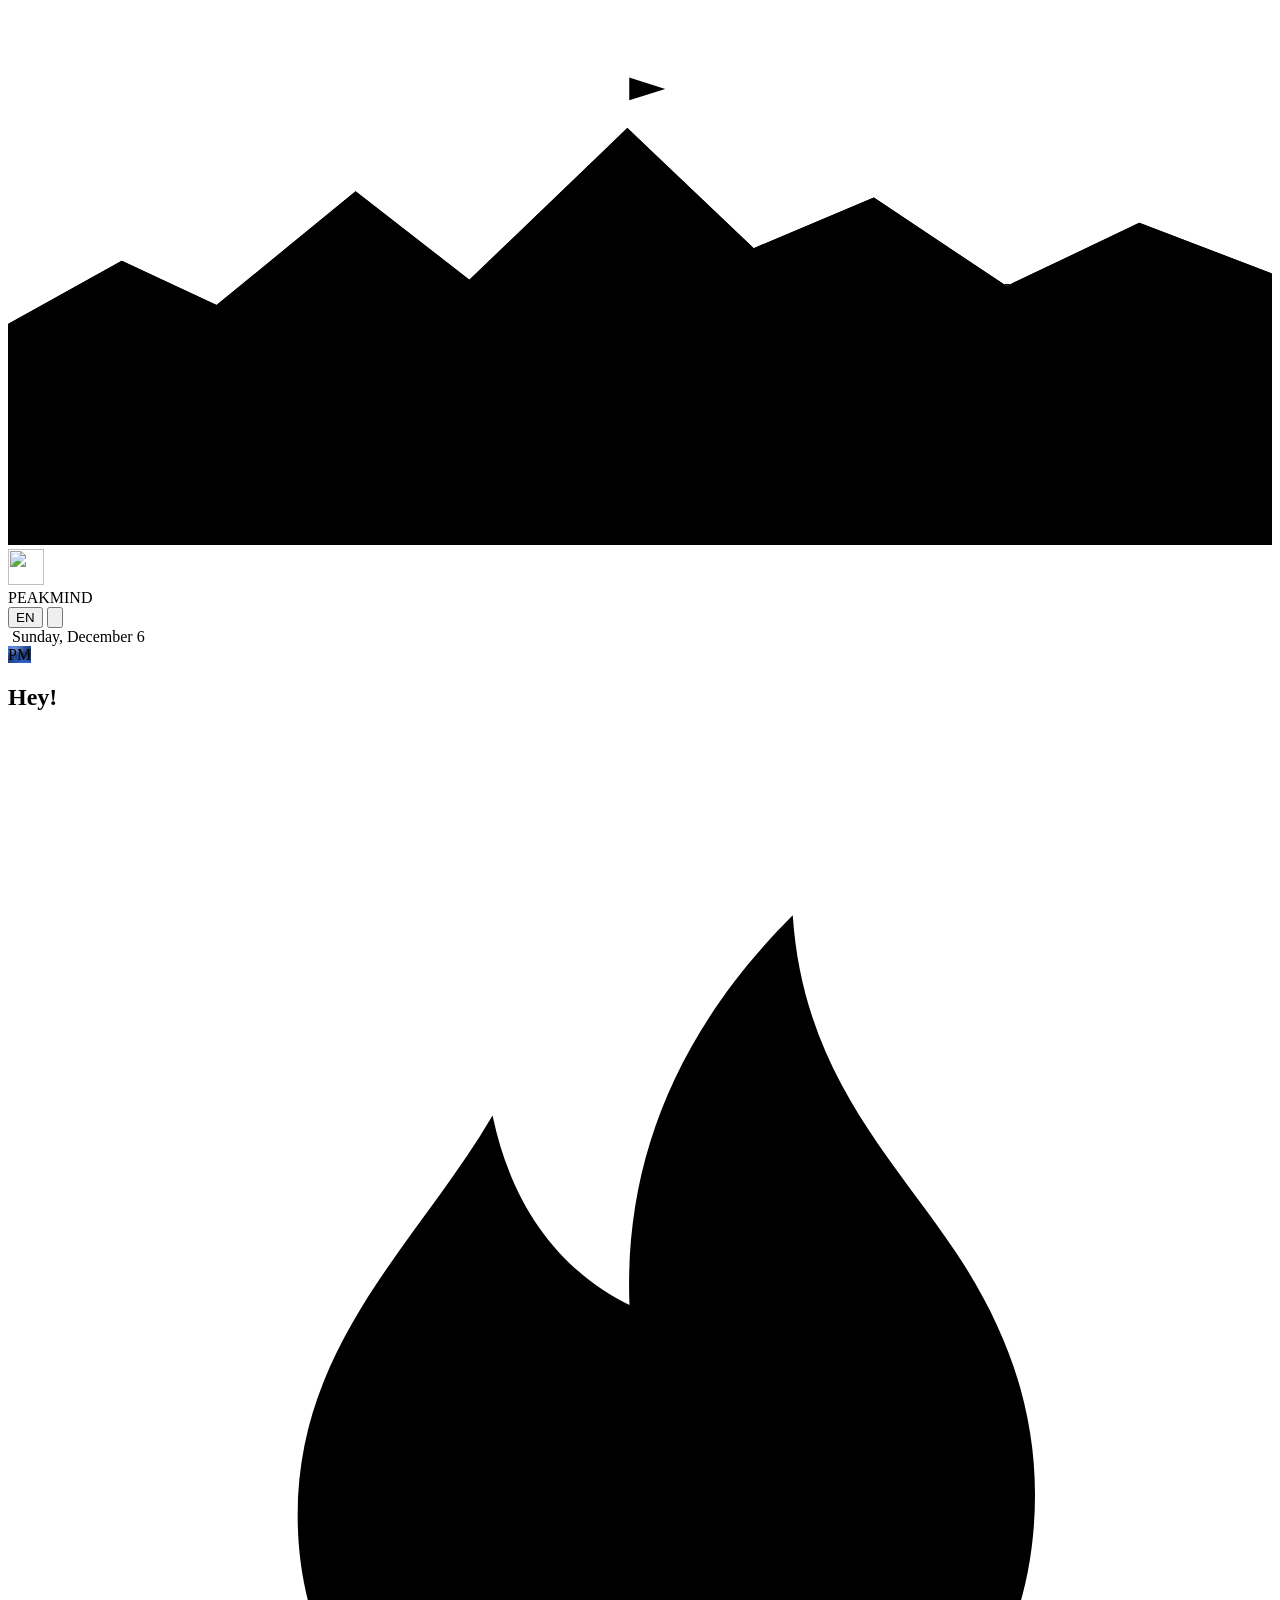
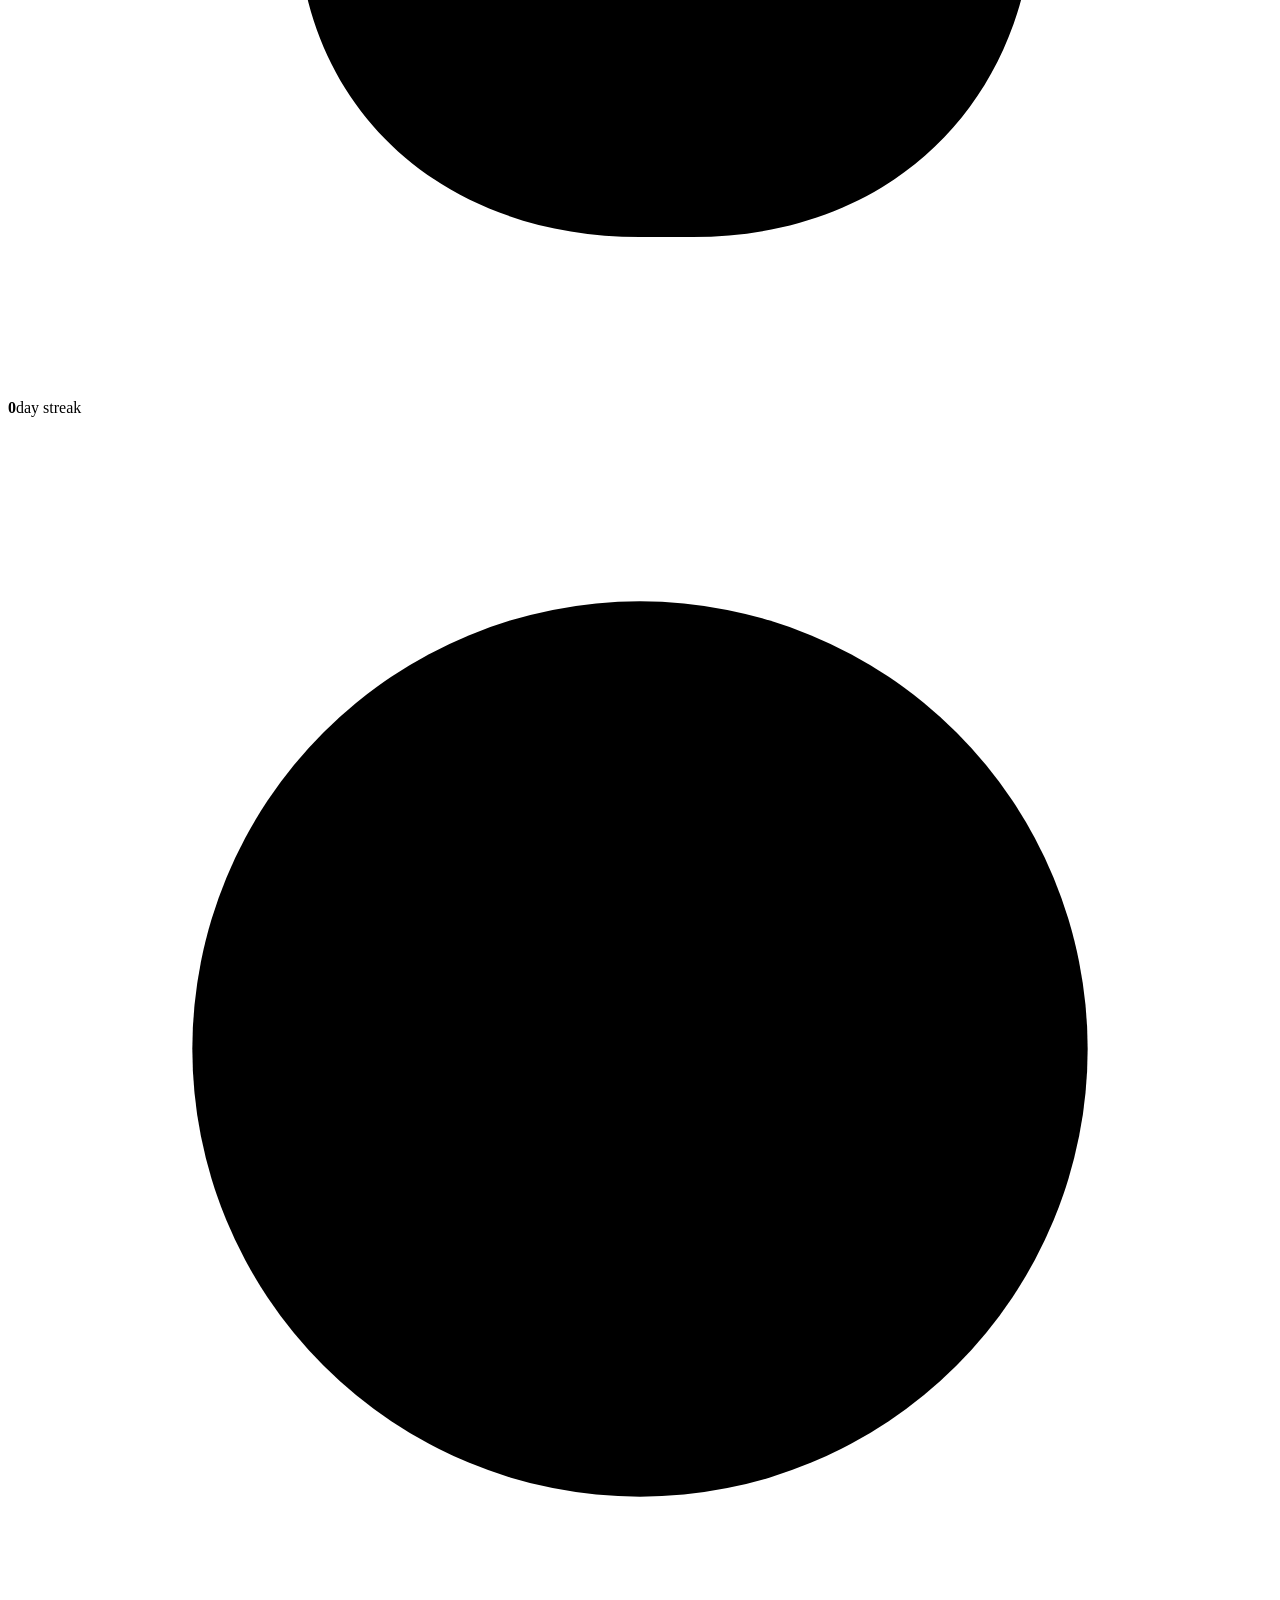
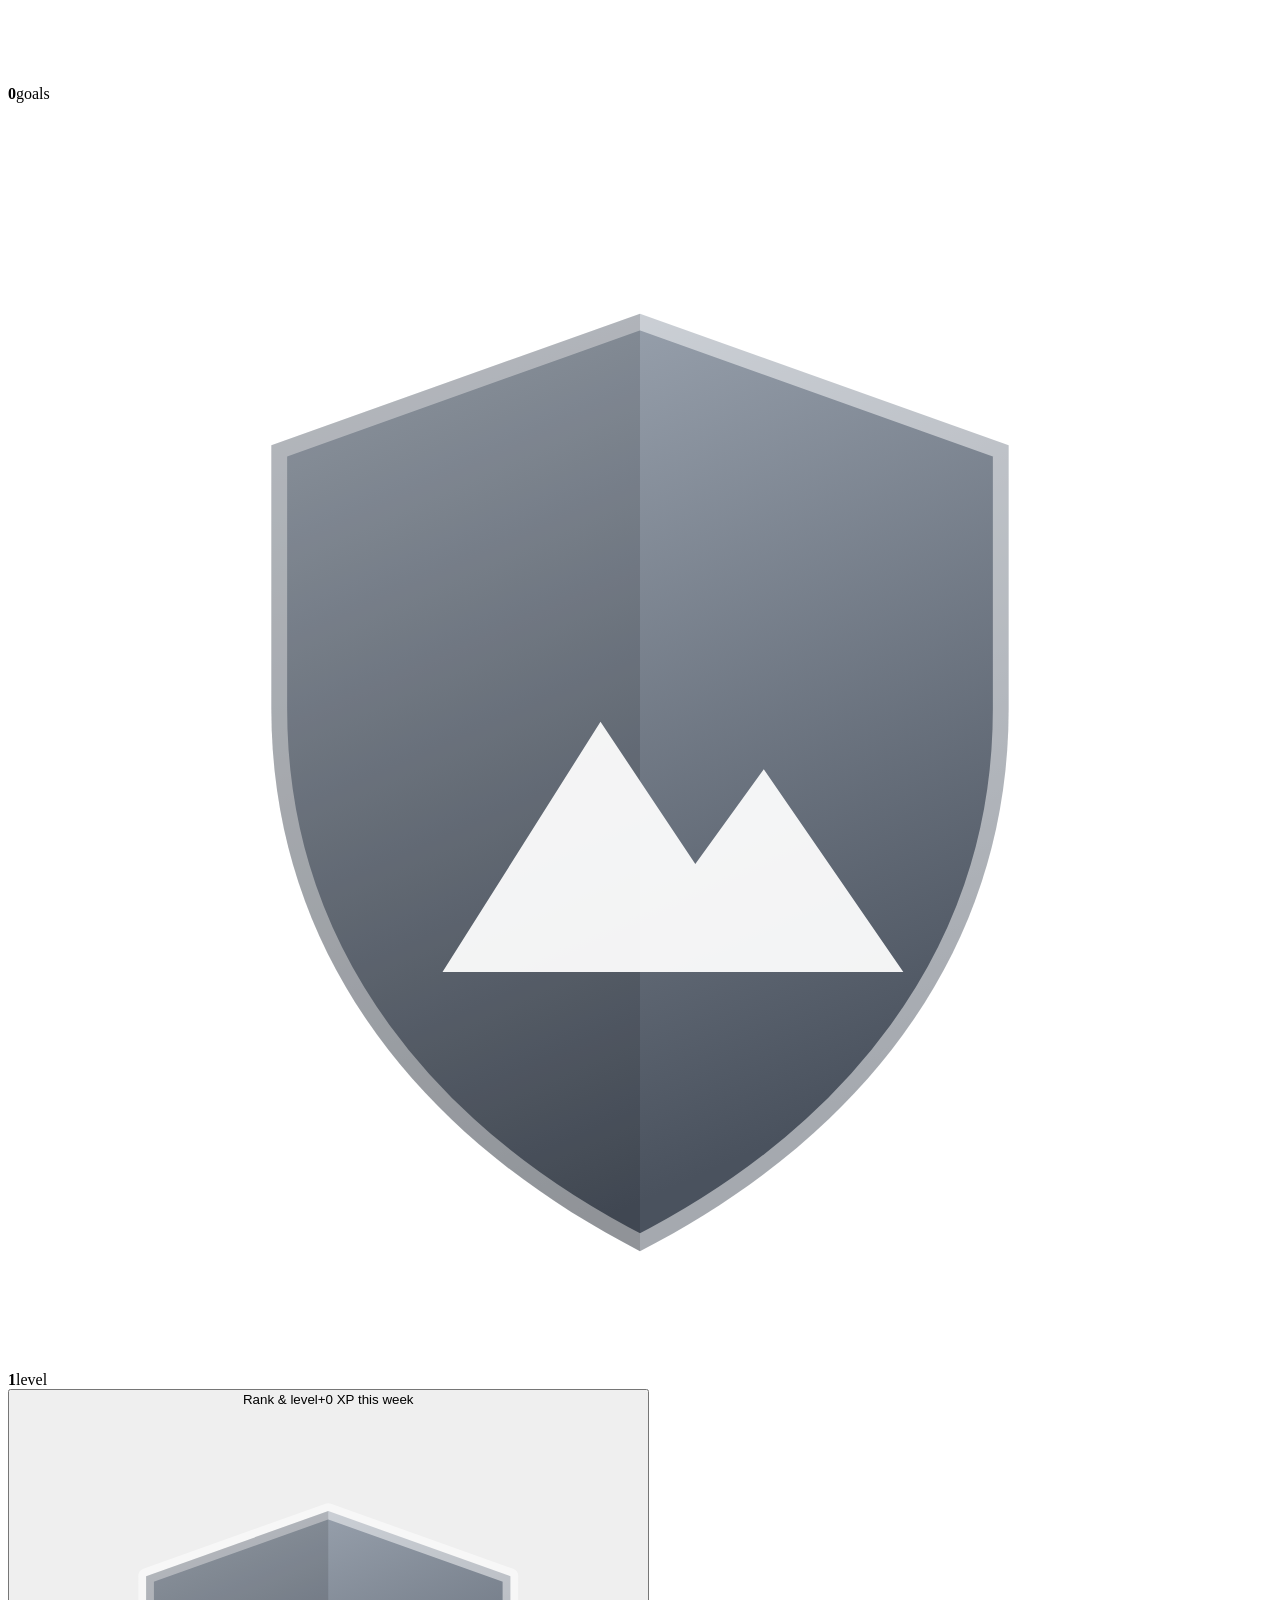
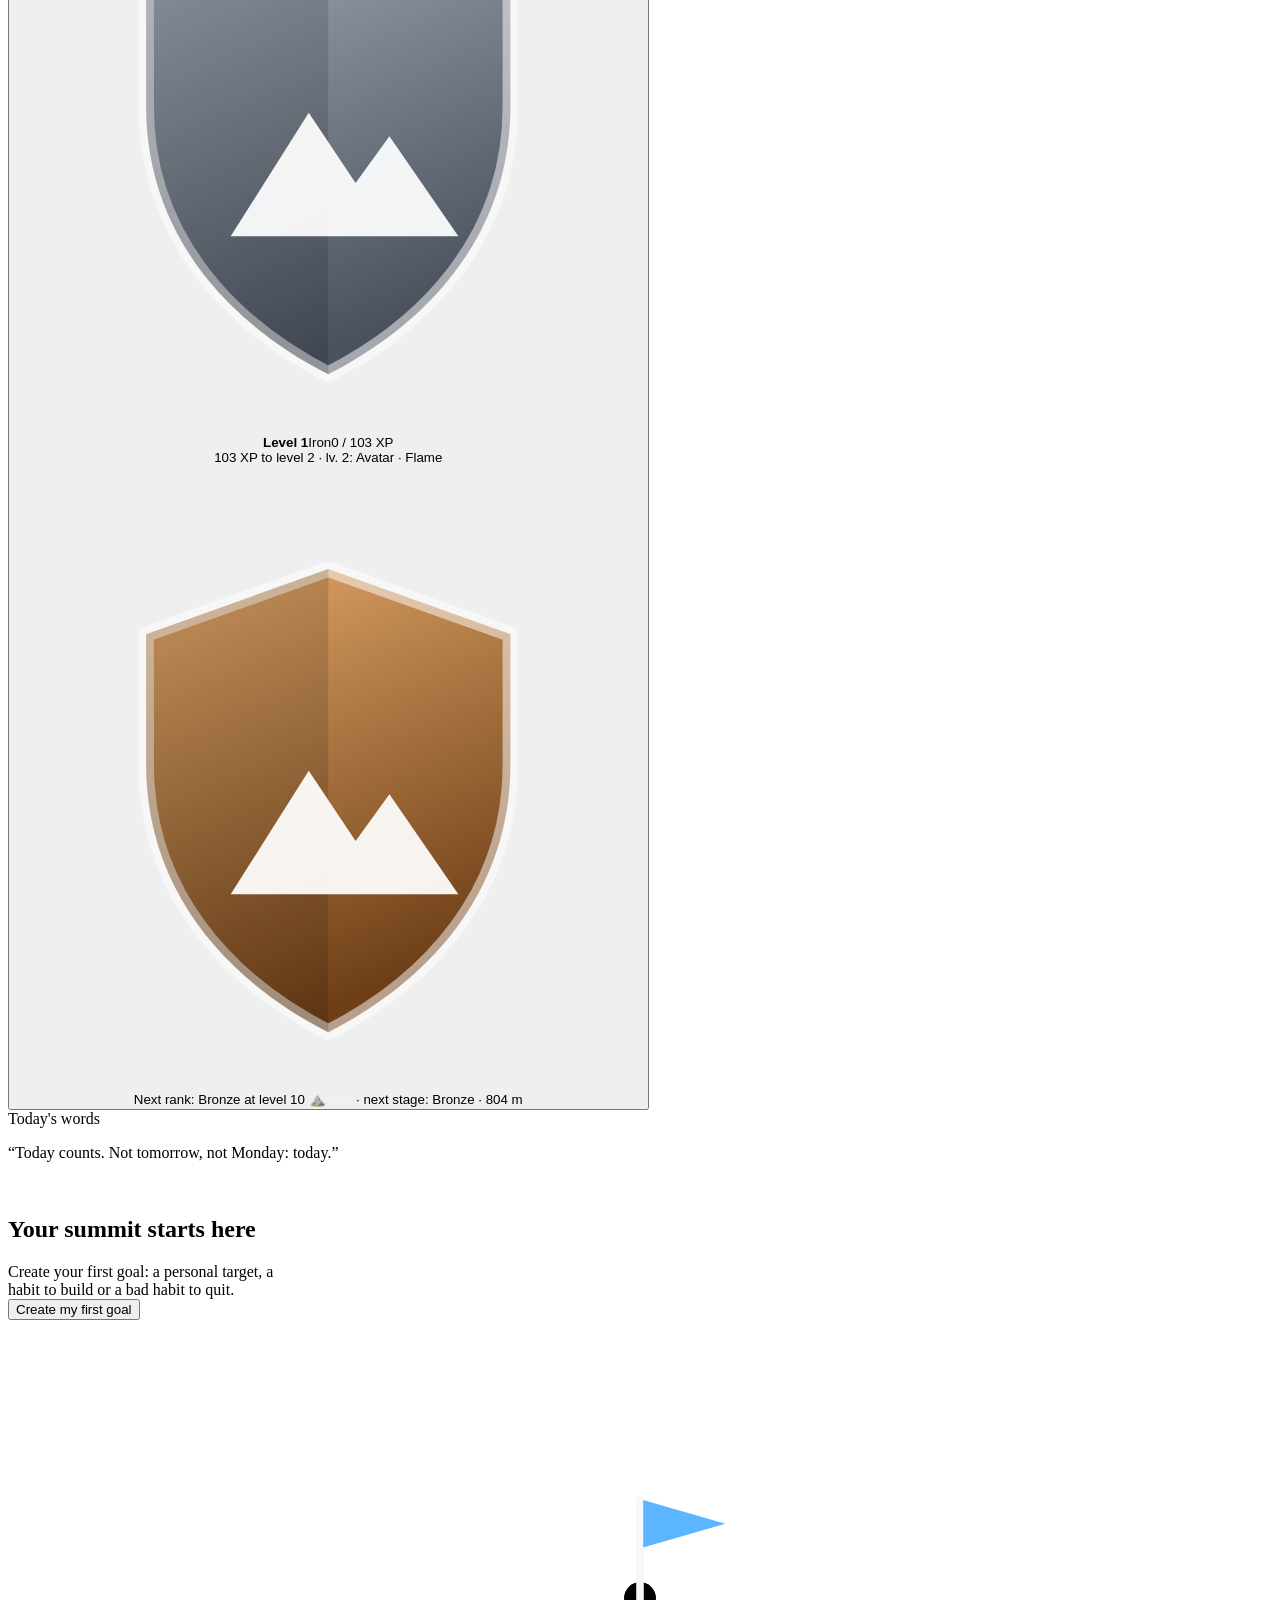
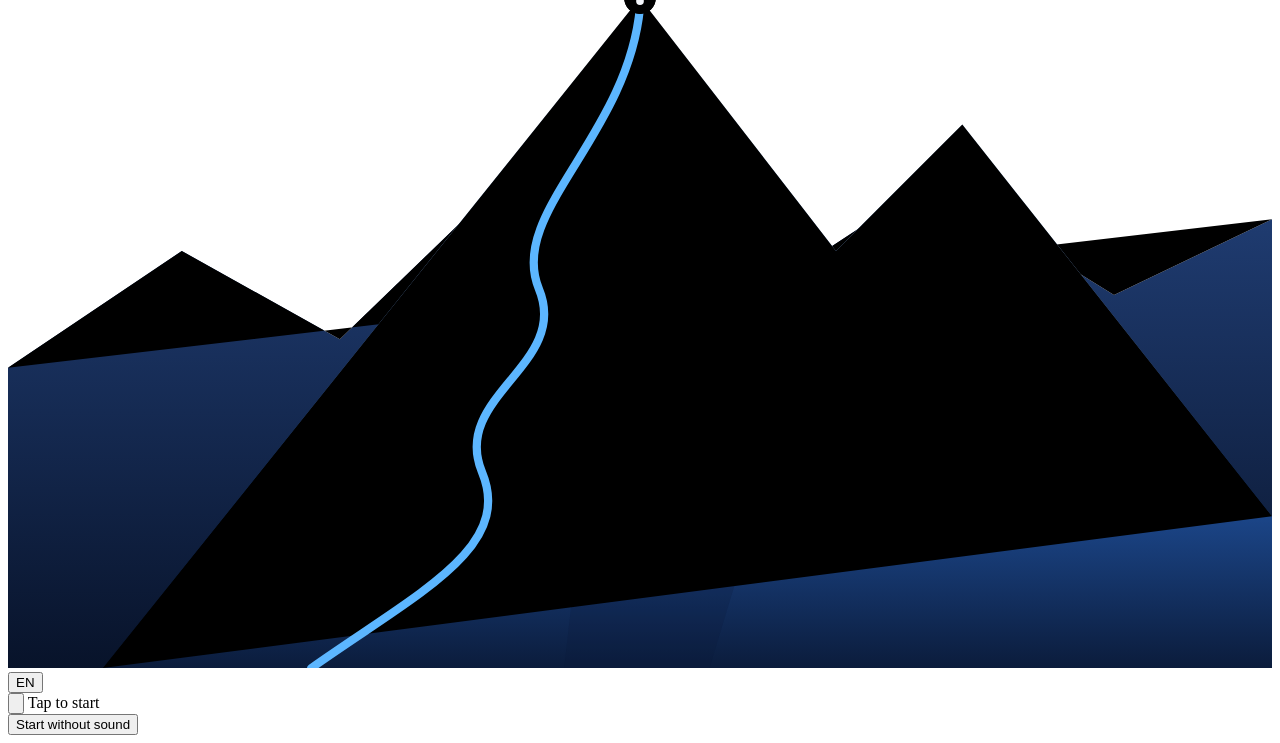
==== app/index.html @ 7512ee11 "Compteur anonyme sans compte (appareils, installations, joueurs du jour) + page de suivi privée (v36" ====
<!doctype html>
<html lang="fr" data-theme="dark">
<head>
  <meta charset="utf-8">
  <!-- Sécurité : seuls les scripts de l'appli elle-même peuvent s'exécuter (aucun code glissé dans la page ne peut tourner) -->
  <meta http-equiv="Content-Security-Policy" content="default-src 'self'; script-src 'self'; style-src 'self' 'unsafe-inline'; font-src 'self'; img-src 'self' data: blob:; connect-src 'self' https://*.supabase.co https://abacus.jasoncameron.dev; worker-src 'self'; manifest-src 'self'; object-src 'none'; base-uri 'none'; form-action 'none'">
  <meta name="referrer" content="strict-origin-when-cross-origin">
  <!-- L'appli n'apparaît jamais dans Google : seule la page d'accueil du site peut être trouvée -->
  <meta name="robots" content="noindex, nofollow">
  <meta name="viewport" content="width=device-width, initial-scale=1, viewport-fit=cover">
  <title>PeakMind</title>
  <meta name="description" content="PeakMind : fixe ton objectif, suis tes progrès chaque jour et atteins ton sommet.">
  <meta name="theme-color" content="#0c1018">
  <link rel="manifest" href="manifest.webmanifest">
  <link rel="icon" type="image/png" sizes="192x192" href="icons/icon-192.png">
  <link rel="apple-touch-icon" href="icons/apple-touch-icon.png">
  <meta name="apple-mobile-web-app-capable" content="yes">
  <meta name="apple-mobile-web-app-title" content="PeakMind">
  <meta name="apple-mobile-web-app-status-bar-style" content="black-translucent">
  <link rel="stylesheet" href="styles.css">
</head>
<body>
  <!-- Fond : ciel aux couleurs du thème et chaîne de montagnes (fixe, sans animation) -->
  <div class="bg-scene" aria-hidden="true">
    <svg class="bg-range" viewBox="0 0 400 170" preserveAspectRatio="xMidYMax slice">
      <path class="bg-far" d="M0 170V100L36 80L66 94L110 58L146 86L196 38L236 76L274 60L316 88L358 68L400 84V170Z"/>
      <path class="bg-snow" d="M196 38L182 52L190 50L196 56L203 49L211 53Z"/>
      <path class="bg-ridge far" d="M0 100L36 80L66 94L110 58L146 86L196 38L236 76L274 60L316 88L358 68L400 84"/>
      <path class="bg-near" d="M0 170V126L42 108L86 122L132 92L168 110L214 80L252 104L296 94L340 116L400 100V170Z"/>
      <path class="bg-ridge near" d="M0 126L42 108L86 122L132 92L168 110L214 80L252 104L296 94L340 116L400 100"/>
      <g class="bg-flag"><line x1="196" y1="38" x2="196" y2="22"/><path d="M196.6 22L208 25.6L196.6 29.2Z"/></g>
    </svg>
    <div class="bg-floor"></div>
  </div>
  <div id="app">
    <header class="topbar">
      <img src="icons/icon-192.png" alt="" class="logo" width="36" height="36">
      <div class="brand"><span>PEAK</span><span class="hl">MIND</span></div>
      <button class="icon-btn" id="langBtn" type="button" aria-label="Langue / Language">FR</button>
      <button class="icon-btn" id="setBtn" type="button" aria-label="Réglages"><svg viewBox="0 0 24 24" aria-hidden="true"><circle cx="12" cy="12" r="3"/><path d="M12 2v3M12 19v3M2 12h3M19 12h3M4.9 4.9l2.1 2.1M17 17l2.1 2.1M4.9 19.1 7 17M17 7l2.1-2.1"/></svg></button>
    </header>
    <main id="view" tabindex="-1"></main>
    <nav class="tabbar" aria-label="Navigation">
      <button type="button" data-tab="today"><svg viewBox="0 0 24 24" aria-hidden="true"><path d="M4 20 10 9l4 6 2-3 4 8z"/></svg><span data-i18n="tab.today"></span></button>
      <button type="button" data-tab="goals"><svg viewBox="0 0 24 24" aria-hidden="true"><circle cx="12" cy="12" r="8"/><circle cx="12" cy="12" r="4"/></svg><span data-i18n="tab.goals"></span></button>
      <button type="button" class="add" id="addBtn" aria-label="+"><svg viewBox="0 0 24 24" aria-hidden="true"><path d="M12 5v14M5 12h14"/></svg></button>
      <button type="button" data-tab="league"><svg viewBox="0 0 24 24" aria-hidden="true"><path d="M8 21h8M12 17v4M7 4h10v5a5 5 0 0 1-10 0z"/><path d="M17 5h3v2a3 3 0 0 1-3 3M7 5H4v2a3 3 0 0 0 3 3"/></svg><span data-i18n="tab.league"></span></button>
      <button type="button" data-tab="profile"><svg viewBox="0 0 24 24" aria-hidden="true"><circle cx="12" cy="8" r="4"/><path d="M4 21c0-4.2 3.6-7 8-7s8 2.8 8 7"/></svg><span data-i18n="tab.profile"></span></button>
    </nav>
  </div>
  <div id="welcome" class="welcome" role="dialog" aria-modal="true" aria-label="PeakMind" hidden></div>
  <div id="sheet" class="sheet" hidden></div>
  <div id="fxConfetti" class="confetti fx" aria-hidden="true"></div>
  <div id="toast" class="toast" role="status" aria-live="polite" hidden></div>
  <script src="config.js"></script>
  <script src="quests.js"></script>
  <script src="money.js"></script>
  <script src="app.js"></script>
</body>
</html>
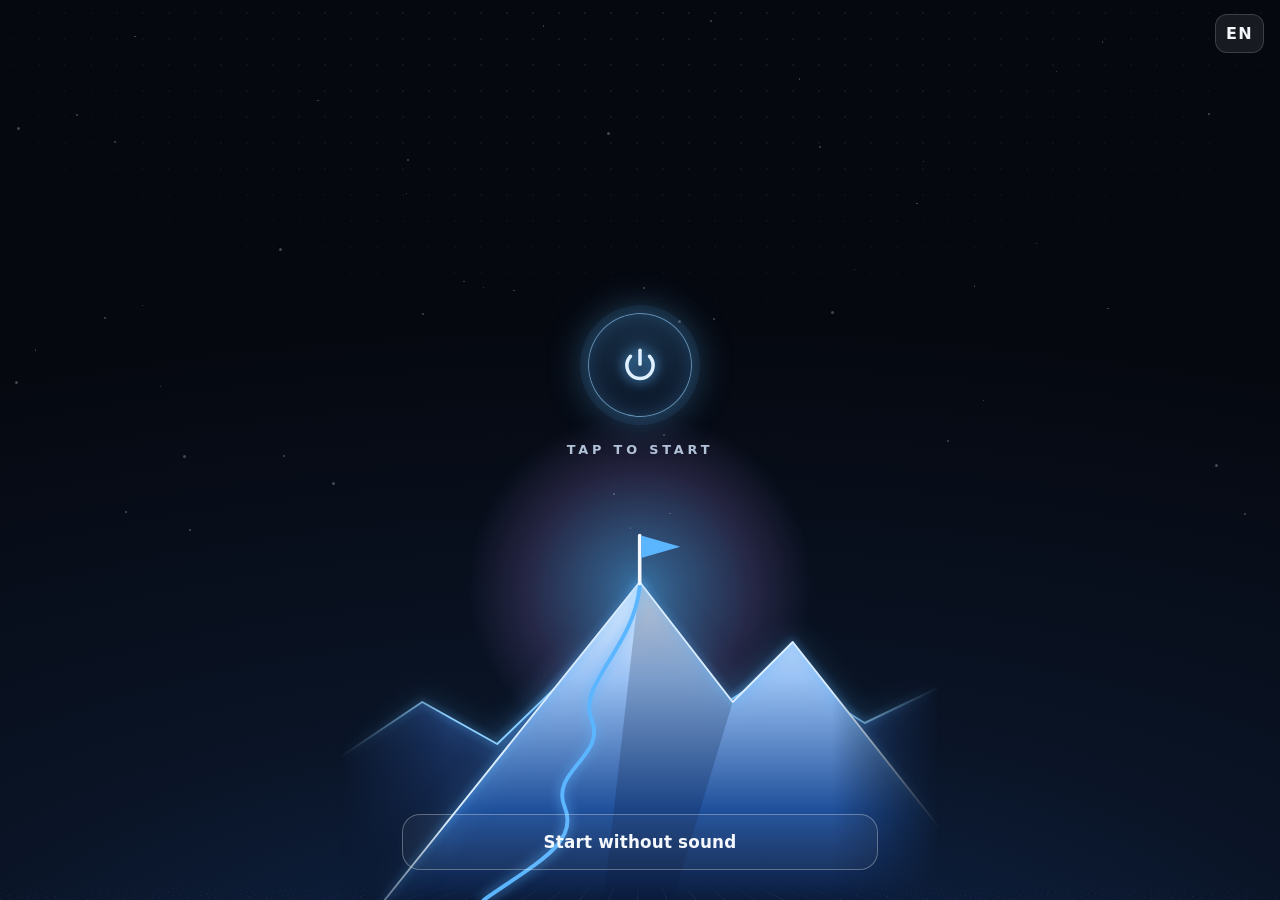
==== commit adb908c9: "Mise à jour 1.7.0 : coffres et onglet Butin (raretés, éclats, thèmes et titres exclusifs), quêtes pl" ====
--- a/app/index.html
+++ b/app/index.html
@@ -43,7 +43,7 @@
     <nav class="tabbar" aria-label="Navigation">
       <button type="button" data-tab="today"><svg viewBox="0 0 24 24" aria-hidden="true"><path d="M4 20 10 9l4 6 2-3 4 8z"/></svg><span data-i18n="tab.today"></span></button>
       <button type="button" data-tab="goals"><svg viewBox="0 0 24 24" aria-hidden="true"><circle cx="12" cy="12" r="8"/><circle cx="12" cy="12" r="4"/></svg><span data-i18n="tab.goals"></span></button>
-      <button type="button" class="add" id="addBtn" aria-label="+"><svg viewBox="0 0 24 24" aria-hidden="true"><path d="M12 5v14M5 12h14"/></svg></button>
+      <button type="button" class="add loot-tab" id="lootTab" data-tab="loot" aria-label="Butin"><svg viewBox="0 0 24 24" aria-hidden="true"><path d="M4 11.5h16V19a1.5 1.5 0 0 1-1.5 1.5h-13A1.5 1.5 0 0 1 4 19z"/><path d="M4 11.5C4 7.4 7.6 4.5 12 4.5s8 2.9 8 7"/><path d="M4 15h16"/><rect x="10.3" y="12.6" width="3.4" height="4.4" rx=".8"/></svg><span class="loot-badge num" hidden></span></button>
       <button type="button" data-tab="league"><svg viewBox="0 0 24 24" aria-hidden="true"><path d="M8 21h8M12 17v4M7 4h10v5a5 5 0 0 1-10 0z"/><path d="M17 5h3v2a3 3 0 0 1-3 3M7 5H4v2a3 3 0 0 0 3 3"/></svg><span data-i18n="tab.league"></span></button>
       <button type="button" data-tab="profile"><svg viewBox="0 0 24 24" aria-hidden="true"><circle cx="12" cy="8" r="4"/><path d="M4 21c0-4.2 3.6-7 8-7s8 2.8 8 7"/></svg><span data-i18n="tab.profile"></span></button>
     </nav>
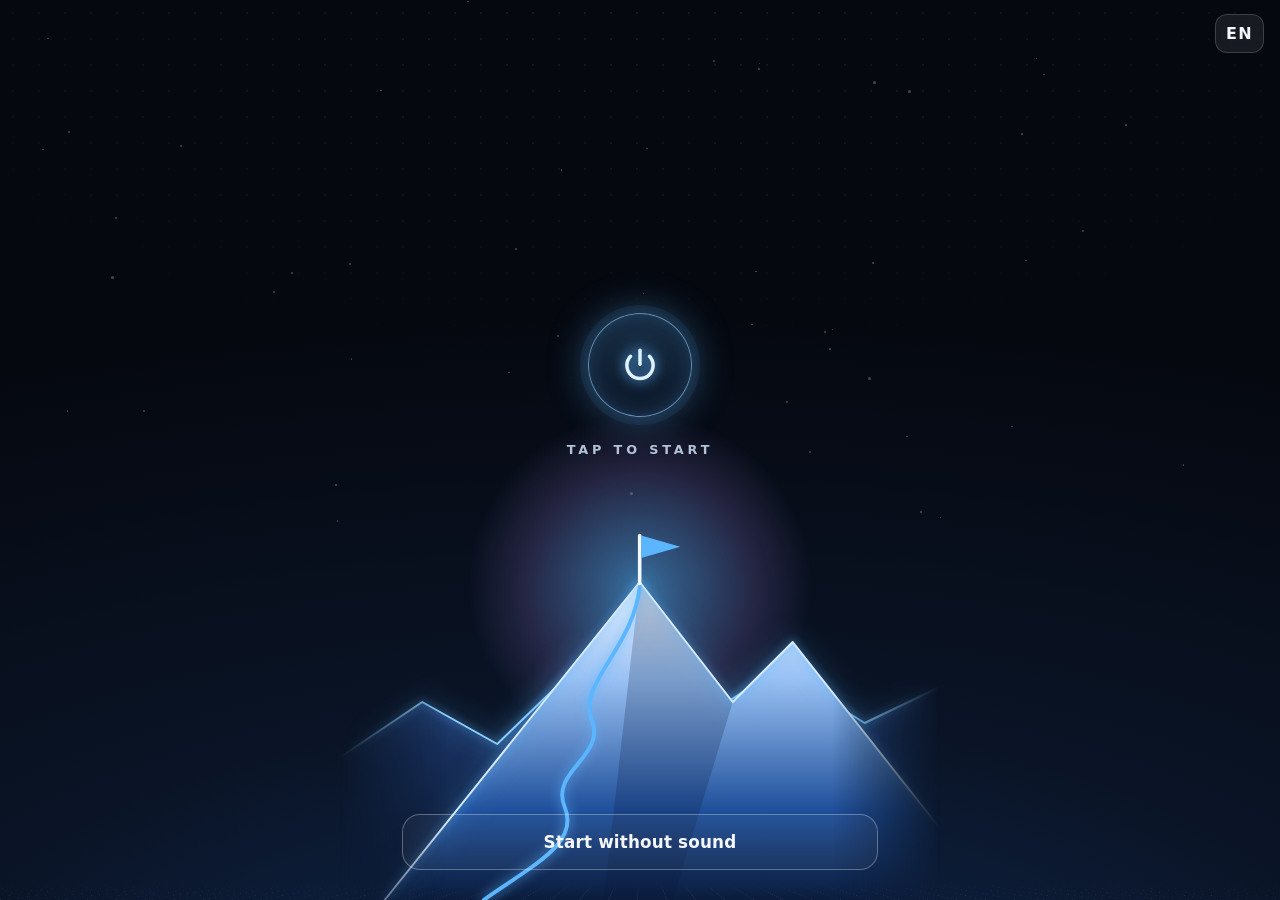
==== commit cf3fed9f: "1.7 : appli plus fluide (dates mises en cache, changement de page sans recalcul forcé, barres et aur" ====
--- a/app/index.html
+++ b/app/index.html
@@ -1,60 +1,61 @@
-<!doctype html>
-<html lang="fr" data-theme="dark">
-<head>
-  <meta charset="utf-8">
-  <!-- Sécurité : seuls les scripts de l'appli elle-même peuvent s'exécuter (aucun code glissé dans la page ne peut tourner) -->
-  <meta http-equiv="Content-Security-Policy" content="default-src 'self'; script-src 'self'; style-src 'self' 'unsafe-inline'; font-src 'self'; img-src 'self' data: blob:; connect-src 'self' https://*.supabase.co https://abacus.jasoncameron.dev; worker-src 'self'; manifest-src 'self'; object-src 'none'; base-uri 'none'; form-action 'none'">
-  <meta name="referrer" content="strict-origin-when-cross-origin">
-  <!-- L'appli n'apparaît jamais dans Google : seule la page d'accueil du site peut être trouvée -->
-  <meta name="robots" content="noindex, nofollow">
-  <meta name="viewport" content="width=device-width, initial-scale=1, viewport-fit=cover">
-  <title>PeakMind</title>
-  <meta name="description" content="PeakMind : fixe ton objectif, suis tes progrès chaque jour et atteins ton sommet.">
-  <meta name="theme-color" content="#0c1018">
-  <link rel="manifest" href="manifest.webmanifest">
-  <link rel="icon" type="image/png" sizes="192x192" href="icons/icon-192.png">
-  <link rel="apple-touch-icon" href="icons/apple-touch-icon.png">
-  <meta name="apple-mobile-web-app-capable" content="yes">
-  <meta name="apple-mobile-web-app-title" content="PeakMind">
-  <meta name="apple-mobile-web-app-status-bar-style" content="black-translucent">
-  <link rel="stylesheet" href="styles.css">
-</head>
-<body>
-  <!-- Fond : ciel aux couleurs du thème et chaîne de montagnes (fixe, sans animation) -->
-  <div class="bg-scene" aria-hidden="true">
-    <svg class="bg-range" viewBox="0 0 400 170" preserveAspectRatio="xMidYMax slice">
-      <path class="bg-far" d="M0 170V100L36 80L66 94L110 58L146 86L196 38L236 76L274 60L316 88L358 68L400 84V170Z"/>
-      <path class="bg-snow" d="M196 38L182 52L190 50L196 56L203 49L211 53Z"/>
-      <path class="bg-ridge far" d="M0 100L36 80L66 94L110 58L146 86L196 38L236 76L274 60L316 88L358 68L400 84"/>
-      <path class="bg-near" d="M0 170V126L42 108L86 122L132 92L168 110L214 80L252 104L296 94L340 116L400 100V170Z"/>
-      <path class="bg-ridge near" d="M0 126L42 108L86 122L132 92L168 110L214 80L252 104L296 94L340 116L400 100"/>
-      <g class="bg-flag"><line x1="196" y1="38" x2="196" y2="22"/><path d="M196.6 22L208 25.6L196.6 29.2Z"/></g>
-    </svg>
-    <div class="bg-floor"></div>
-  </div>
-  <div id="app">
-    <header class="topbar">
-      <img src="icons/icon-192.png" alt="" class="logo" width="36" height="36">
-      <div class="brand"><span>PEAK</span><span class="hl">MIND</span></div>
-      <button class="icon-btn" id="langBtn" type="button" aria-label="Langue / Language">FR</button>
-      <button class="icon-btn" id="setBtn" type="button" aria-label="Réglages"><svg viewBox="0 0 24 24" aria-hidden="true"><circle cx="12" cy="12" r="3"/><path d="M12 2v3M12 19v3M2 12h3M19 12h3M4.9 4.9l2.1 2.1M17 17l2.1 2.1M4.9 19.1 7 17M17 7l2.1-2.1"/></svg></button>
-    </header>
-    <main id="view" tabindex="-1"></main>
-    <nav class="tabbar" aria-label="Navigation">
-      <button type="button" data-tab="today"><svg viewBox="0 0 24 24" aria-hidden="true"><path d="M4 20 10 9l4 6 2-3 4 8z"/></svg><span data-i18n="tab.today"></span></button>
-      <button type="button" data-tab="goals"><svg viewBox="0 0 24 24" aria-hidden="true"><circle cx="12" cy="12" r="8"/><circle cx="12" cy="12" r="4"/></svg><span data-i18n="tab.goals"></span></button>
-      <button type="button" class="add loot-tab" id="lootTab" data-tab="loot" aria-label="Butin"><svg viewBox="0 0 24 24" aria-hidden="true"><path d="M4 11.5h16V19a1.5 1.5 0 0 1-1.5 1.5h-13A1.5 1.5 0 0 1 4 19z"/><path d="M4 11.5C4 7.4 7.6 4.5 12 4.5s8 2.9 8 7"/><path d="M4 15h16"/><rect x="10.3" y="12.6" width="3.4" height="4.4" rx=".8"/></svg><span class="loot-badge num" hidden></span></button>
-      <button type="button" data-tab="league"><svg viewBox="0 0 24 24" aria-hidden="true"><path d="M8 21h8M12 17v4M7 4h10v5a5 5 0 0 1-10 0z"/><path d="M17 5h3v2a3 3 0 0 1-3 3M7 5H4v2a3 3 0 0 0 3 3"/></svg><span data-i18n="tab.league"></span></button>
-      <button type="button" data-tab="profile"><svg viewBox="0 0 24 24" aria-hidden="true"><circle cx="12" cy="8" r="4"/><path d="M4 21c0-4.2 3.6-7 8-7s8 2.8 8 7"/></svg><span data-i18n="tab.profile"></span></button>
-    </nav>
-  </div>
-  <div id="welcome" class="welcome" role="dialog" aria-modal="true" aria-label="PeakMind" hidden></div>
-  <div id="sheet" class="sheet" hidden></div>
-  <div id="fxConfetti" class="confetti fx" aria-hidden="true"></div>
-  <div id="toast" class="toast" role="status" aria-live="polite" hidden></div>
-  <script src="config.js"></script>
-  <script src="quests.js"></script>
-  <script src="money.js"></script>
-  <script src="app.js"></script>
-</body>
-</html>
+<!doctype html>
+<html lang="fr" data-theme="dark">
+<head>
+  <meta charset="utf-8">
+  <!-- Sécurité : seuls les scripts de l'appli elle-même peuvent s'exécuter (aucun code glissé dans la page ne peut tourner) -->
+  <meta http-equiv="Content-Security-Policy" content="default-src 'self'; script-src 'self'; style-src 'self' 'unsafe-inline'; font-src 'self'; img-src 'self' data: blob:; connect-src 'self' https://*.supabase.co https://abacus.jasoncameron.dev; worker-src 'self'; manifest-src 'self'; object-src 'none'; base-uri 'none'; form-action 'none'">
+  <meta name="referrer" content="strict-origin-when-cross-origin">
+  <!-- L'appli n'apparaît jamais dans Google : seule la page d'accueil du site peut être trouvée -->
+  <meta name="robots" content="noindex, nofollow">
+  <meta name="viewport" content="width=device-width, initial-scale=1, viewport-fit=cover">
+  <title>PeakMind</title>
+  <meta name="description" content="PeakMind : fixe ton objectif, suis tes progrès chaque jour et atteins ton sommet.">
+  <meta name="theme-color" content="#0c1018">
+  <link rel="manifest" href="manifest.webmanifest">
+  <link rel="icon" type="image/png" sizes="192x192" href="icons/icon-192.png">
+  <link rel="apple-touch-icon" href="icons/apple-touch-icon.png">
+  <meta name="apple-mobile-web-app-capable" content="yes">
+  <meta name="apple-mobile-web-app-title" content="PeakMind">
+  <meta name="apple-mobile-web-app-status-bar-style" content="black-translucent">
+  <link rel="stylesheet" href="styles.css">
+</head>
+<body>
+  <!-- Fond : ciel aux couleurs du thème et chaîne de montagnes (fixe, sans animation) -->
+  <div class="bg-scene" aria-hidden="true">
+    <div class="bg-aura"></div>
+    <svg class="bg-range" viewBox="0 0 400 170" preserveAspectRatio="xMidYMax slice">
+      <path class="bg-far" d="M0 170V100L36 80L66 94L110 58L146 86L196 38L236 76L274 60L316 88L358 68L400 84V170Z"/>
+      <path class="bg-snow" d="M196 38L182 52L190 50L196 56L203 49L211 53Z"/>
+      <path class="bg-ridge far" d="M0 100L36 80L66 94L110 58L146 86L196 38L236 76L274 60L316 88L358 68L400 84"/>
+      <path class="bg-near" d="M0 170V126L42 108L86 122L132 92L168 110L214 80L252 104L296 94L340 116L400 100V170Z"/>
+      <path class="bg-ridge near" d="M0 126L42 108L86 122L132 92L168 110L214 80L252 104L296 94L340 116L400 100"/>
+      <g class="bg-flag"><line x1="196" y1="38" x2="196" y2="22"/><path d="M196.6 22L208 25.6L196.6 29.2Z"/></g>
+    </svg>
+    <div class="bg-floor"></div>
+  </div>
+  <div id="app">
+    <header class="topbar">
+      <img src="icons/icon-192.png" alt="" class="logo" width="36" height="36">
+      <div class="brand"><span>PEAK</span><span class="hl">MIND</span></div>
+      <button class="icon-btn" id="langBtn" type="button" aria-label="Langue / Language">FR</button>
+      <button class="icon-btn" id="setBtn" type="button" aria-label="Réglages"><svg viewBox="0 0 24 24" aria-hidden="true"><circle cx="12" cy="12" r="3"/><path d="M12 2v3M12 19v3M2 12h3M19 12h3M4.9 4.9l2.1 2.1M17 17l2.1 2.1M4.9 19.1 7 17M17 7l2.1-2.1"/></svg></button>
+    </header>
+    <main id="view" tabindex="-1"></main>
+    <nav class="tabbar" aria-label="Navigation">
+      <button type="button" data-tab="today"><svg viewBox="0 0 24 24" aria-hidden="true"><path d="M4 20 10 9l4 6 2-3 4 8z"/></svg><span data-i18n="tab.today"></span></button>
+      <button type="button" data-tab="goals"><svg viewBox="0 0 24 24" aria-hidden="true"><circle cx="12" cy="12" r="8"/><circle cx="12" cy="12" r="4"/></svg><span data-i18n="tab.goals"></span></button>
+      <button type="button" class="add loot-tab" id="lootTab" data-tab="loot" aria-label="Butin"><svg viewBox="0 0 24 24" aria-hidden="true"><path d="M4 11.5h16V19a1.5 1.5 0 0 1-1.5 1.5h-13A1.5 1.5 0 0 1 4 19z"/><path d="M4 11.5C4 7.4 7.6 4.5 12 4.5s8 2.9 8 7"/><path d="M4 15h16"/><rect x="10.3" y="12.6" width="3.4" height="4.4" rx=".8"/></svg><span class="loot-badge num" hidden></span></button>
+      <button type="button" data-tab="league"><svg viewBox="0 0 24 24" aria-hidden="true"><path d="M8 21h8M12 17v4M7 4h10v5a5 5 0 0 1-10 0z"/><path d="M17 5h3v2a3 3 0 0 1-3 3M7 5H4v2a3 3 0 0 0 3 3"/></svg><span data-i18n="tab.league"></span></button>
+      <button type="button" data-tab="profile"><svg viewBox="0 0 24 24" aria-hidden="true"><circle cx="12" cy="8" r="4"/><path d="M4 21c0-4.2 3.6-7 8-7s8 2.8 8 7"/></svg><span data-i18n="tab.profile"></span></button>
+    </nav>
+  </div>
+  <div id="welcome" class="welcome" role="dialog" aria-modal="true" aria-label="PeakMind" hidden></div>
+  <div id="sheet" class="sheet" hidden></div>
+  <div id="fxConfetti" class="confetti fx" aria-hidden="true"></div>
+  <div id="toast" class="toast" role="status" aria-live="polite" hidden></div>
+  <script src="config.js"></script>
+  <script src="quests.js"></script>
+  <script src="money.js"></script>
+  <script src="app.js"></script>
+</body>
+</html>
